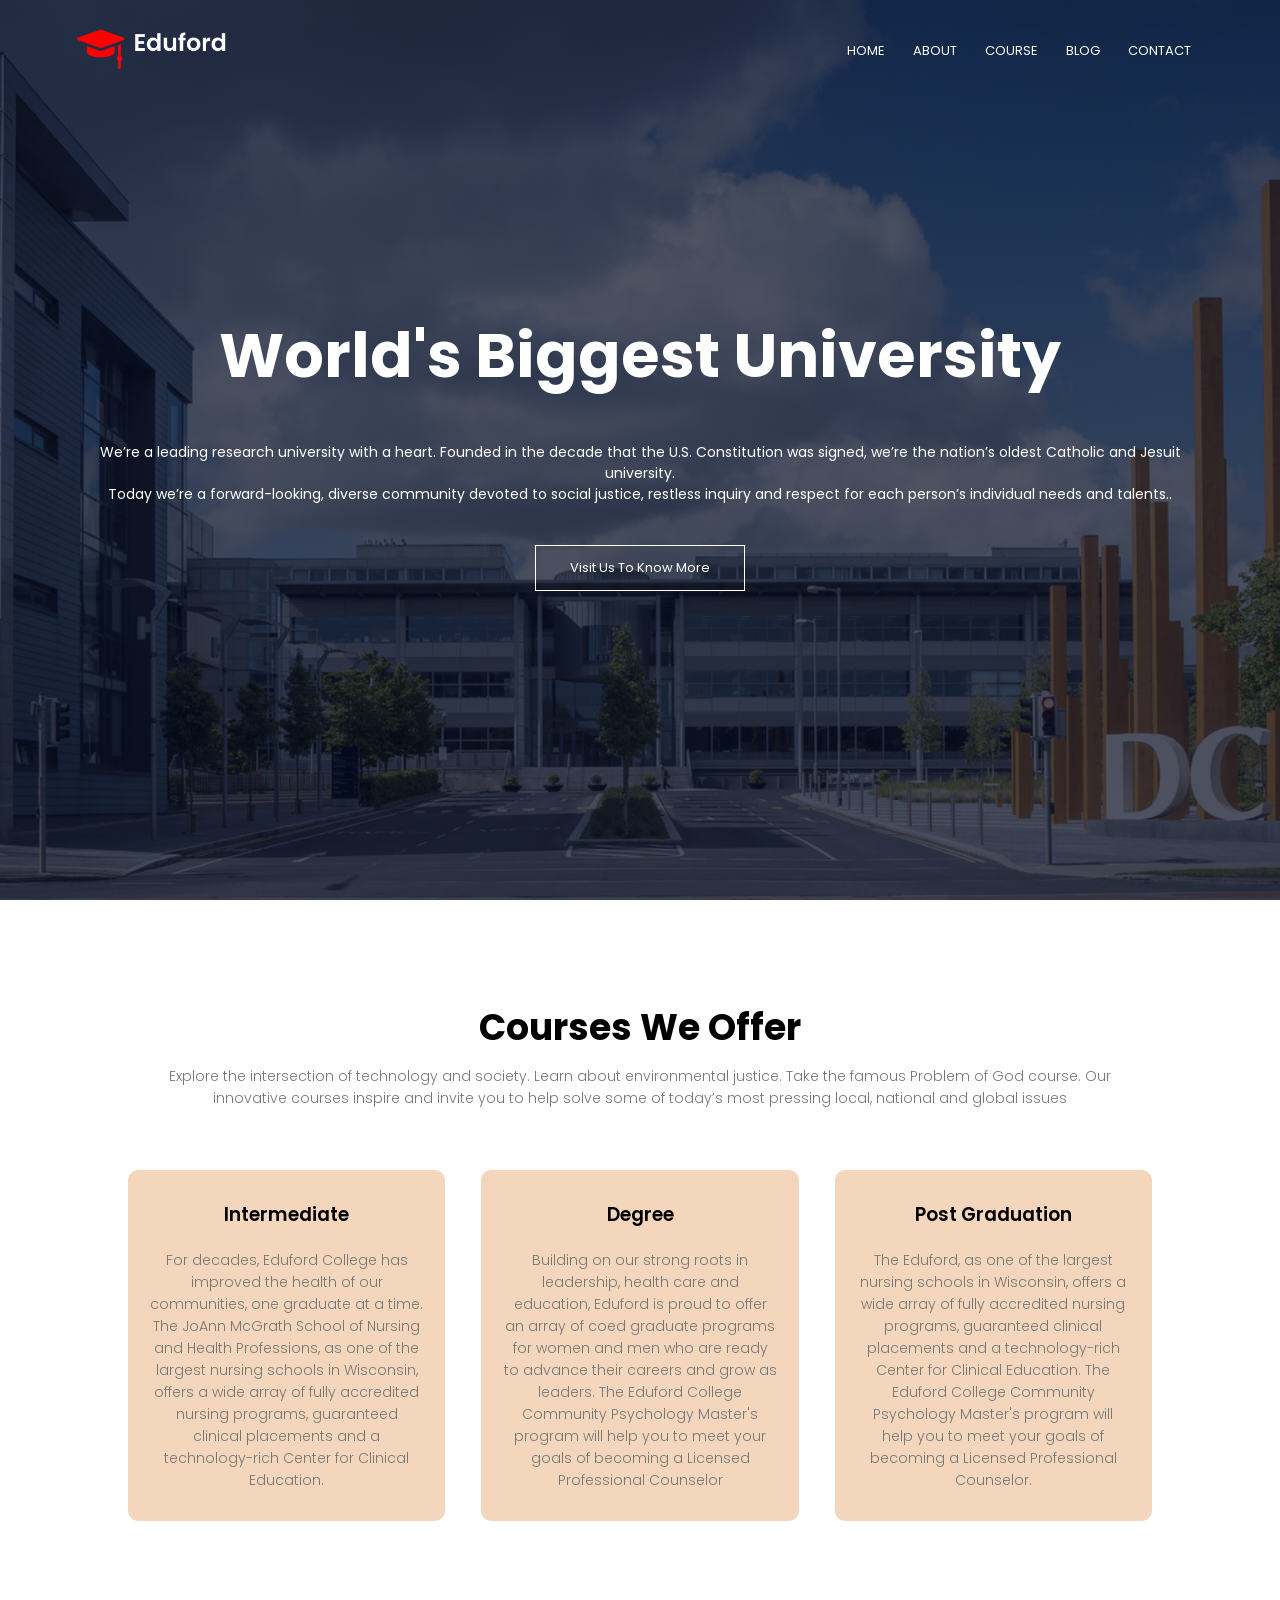
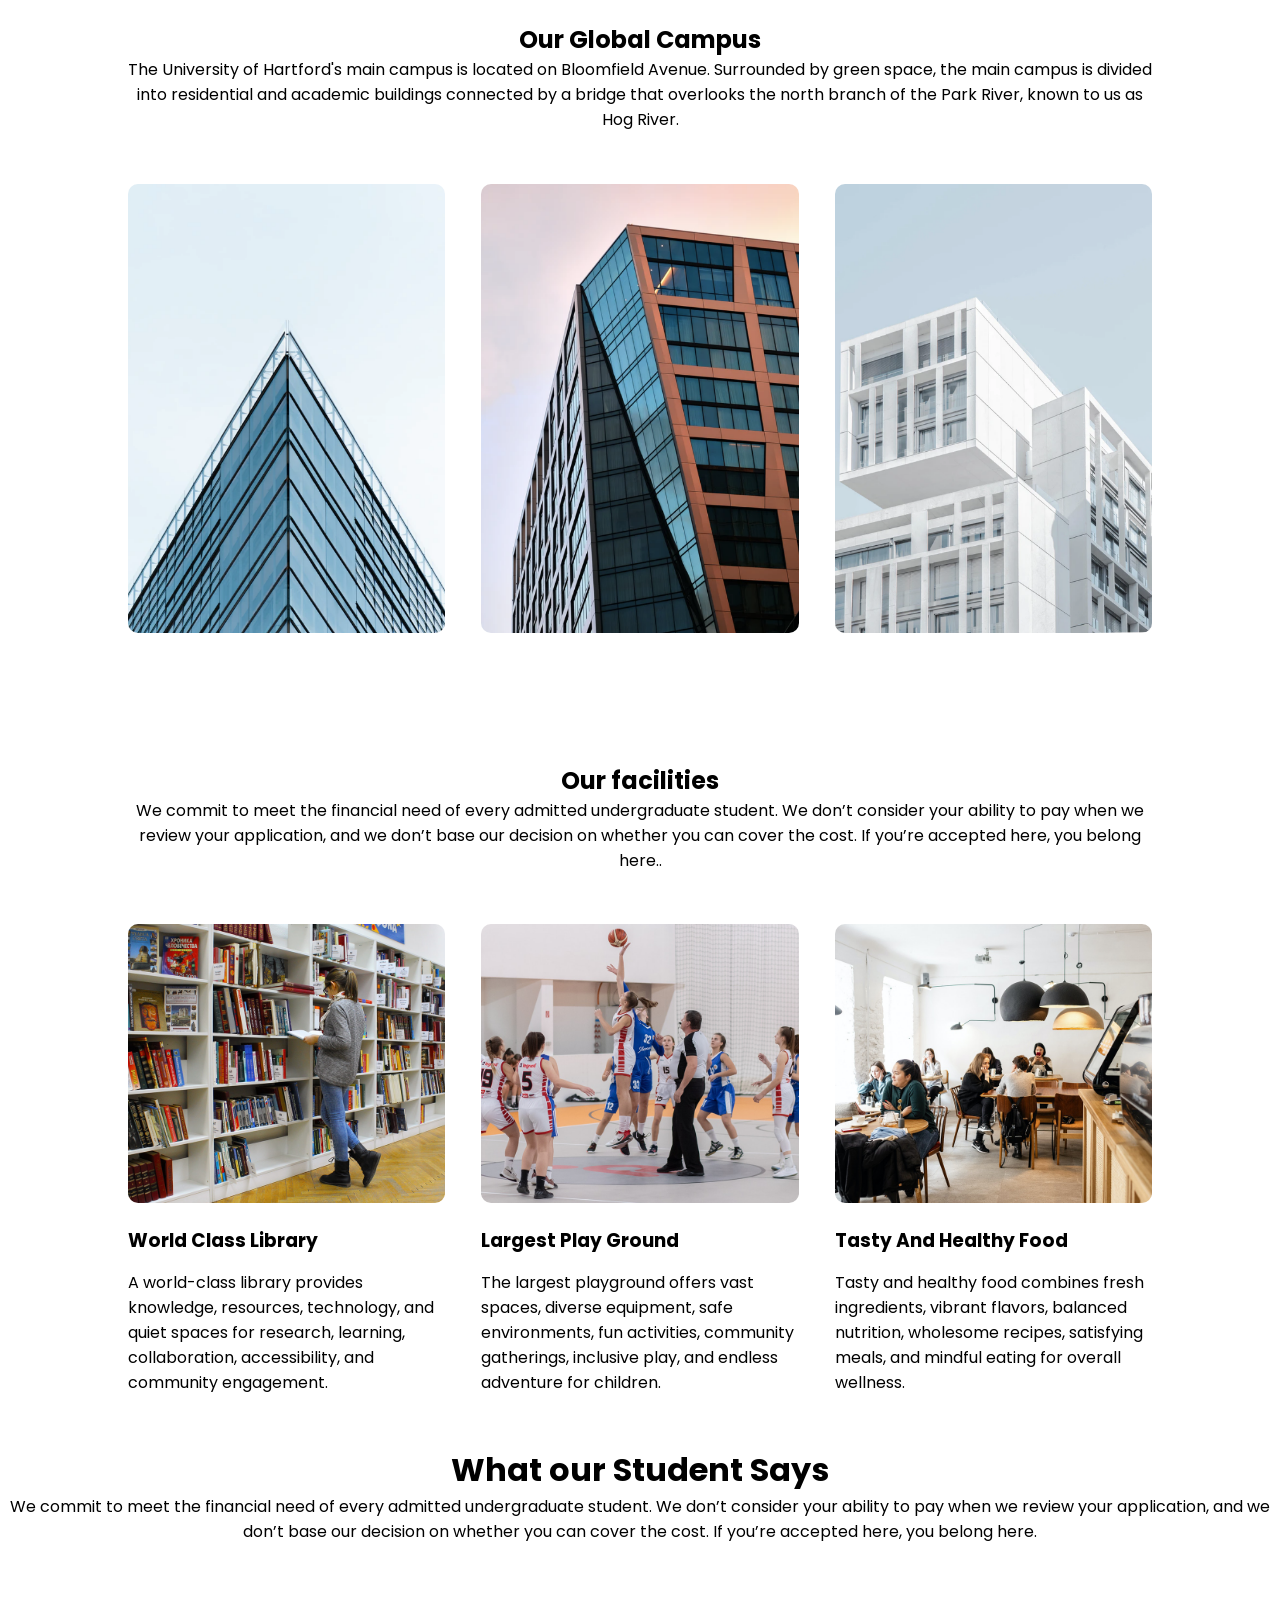
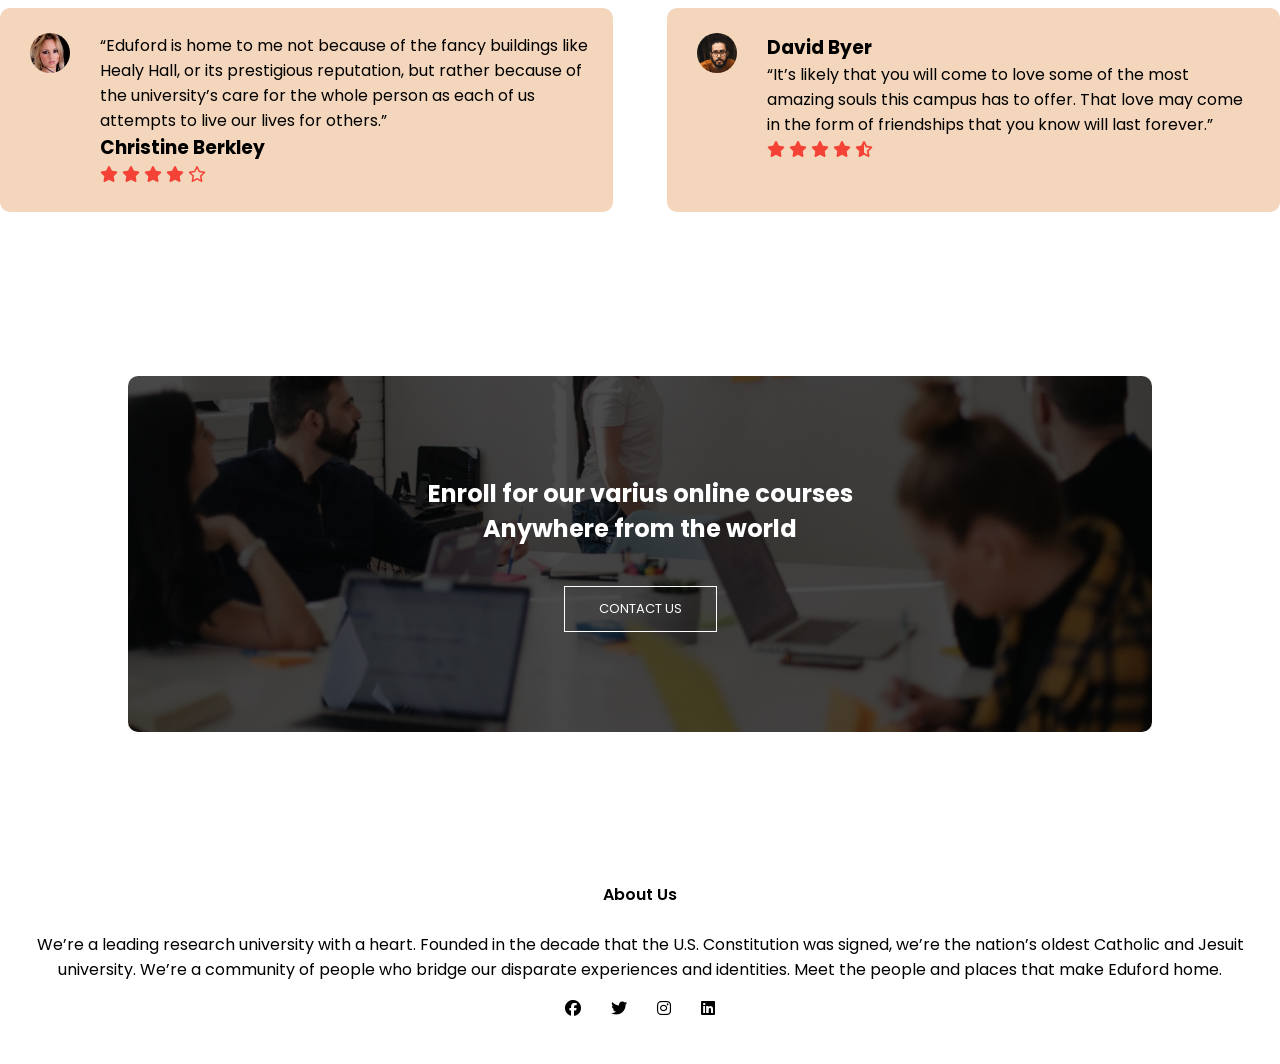
==== index.html @ 57a328ae "Rename eduford.html to index.html" ====
<!DOCTYPE html>
<html lang="en">
<head>
    <meta charset="UTF-8">
    <meta name="viewport" content="width=device-width, initial-scale=1.0">
    <link rel="stylesheet" href="eduford.css">
    <link rel="icon" type="image/png" href="eduford_img/favicon.png">
    <script src="script.js"></script>
    <link rel="preconnect" href="https://fonts.googleapis.com">
<link rel="preconnect" href="https://fonts.gstatic.com" crossorigin>
<link href="https://fonts.googleapis.com/css2?family=Poppins:ital,wght@0,100;0,200;0,300;0,400;0,500;0,600;0,700;0,800;0,900;1,100;1,200;1,300;1,400;1,500;1,600;1,700;1,800;1,900&display=swap" rel="stylesheet">
<link rel="stylesheet" href="https://cdnjs.cloudflare.com/ajax/libs/font-awesome/6.5.2/css/all.min.css" integrity="sha512-SnH5WK+bZxgPHs44uWIX+LLJAJ9/2PkPKZ5QiAj6Ta86w+fsb2TkcmfRyVX3pBnMFcV7oQPJkl9QevSCWr3W6A==" crossorigin="anonymous" referrerpolicy="no-referrer" />
    <title>Eduford</title>
</head>
<body>
    <section class="header">
       <nav>
         <a href="eduford.html"><img src="eduford_img/logo.png" alt=""></a>
            <div class="nav_links" id="navlinks">
              <i class="fa-solid fa-xmark" onclick="hidemenu()"></i>
                <ul>
                    <li><a href="eduford.html">HOME</a></li>
                    <li><a href="About.html">ABOUT</a></li>
                    <li><a href="Course.html">COURSE</a></li>
                    <li><a href="blog.html">BLOG</a></li>
                    <li><a href="Contact.html">CONTACT</a></li>
                    
                </ul>

            </div>
            <i class="fa-solid fa-bars" onclick="showmenu()"></i>
       </nav>
       <div class="text-box">
          <h1>World's Biggest University</h1>
          <p>We’re a leading research university with a heart. Founded in the decade that the U.S. Constitution was signed, we’re the nation’s oldest Catholic and Jesuit university. <br> Today we’re a forward-looking, diverse community devoted to social justice, restless inquiry and respect for each person’s individual needs and talents..</p>
          <a href="#targetsection" id="scrollButton" class="button">Visit Us To Know More</a>
       </div> 
    </section>

    <!------ COURSE ------>
   <section id="targetSection" class="course">
        <h1>Courses We Offer</h1>
        <p>Explore the intersection of technology and society. Learn about environmental justice. Take the famous Problem of God course. Our innovative courses inspire and invite you to help solve some of today’s most pressing local, national and global issues </p>
        <div class="row">
             <div class="course-col">
                <h3>Intermediate</h3>
                <p>For decades, Eduford College has improved the health of our communities, one graduate at a time. The JoAnn McGrath School of Nursing and Health Professions, as one of the largest nursing schools in Wisconsin, offers a wide array of fully accredited nursing programs, guaranteed clinical placements and a technology-rich Center for Clinical Education.</p>
            </div>
            <div class="course-col">
                <h3>Degree</h3>
                <p>Building on our strong roots in leadership, health care and education, Eduford is proud to offer an array of coed graduate programs for women and men who are ready to advance their careers and grow as leaders. The Eduford College Community Psychology Master's program will help you to meet your goals of becoming a Licensed Professional Counselor</p>
            </div>
            <div class="course-col">
                <h3>Post Graduation</h3>
                <p>The Eduford, as one of the largest nursing schools in Wisconsin, offers a wide array of fully accredited nursing programs, guaranteed clinical placements and a technology-rich Center for Clinical Education. The Eduford College Community Psychology Master's program will help you to meet your goals of becoming a Licensed Professional Counselor.</p>
            </div>
        </div>
    </section>

    <!------- campus ------->
    <section class="campus">
        <h1>Our Global Campus</h1>
        <p>The University of Hartford's main campus is located on Bloomfield Avenue. Surrounded by green space, the main campus is divided into residential and academic buildings connected by a bridge that overlooks the north branch of the Park River, known to us as Hog River.</p>
        <div class="row">
            <div class="campus-col">
                <img src="eduford_img/london.png" alt="">
                <div class="layer">
                    <h3>LONDON</h3>
                </div>
            </div>
            <div class="campus-col">
                <img src="eduford_img/newyork.png" alt="">
                <div class="layer">
                    <h3>NEWYORK</h3>
                </div>
            </div>
            <div class="campus-col">
                <img src="eduford_img/washington.png" alt="">
                <div class="layer">
                    <h3>WASHINGTON</h3>
                </div>
            </div>
        </div>
    </section>

    <!-------- Facilities ------->

    <section class="facilities">
        <h1>Our facilities</h1>
        <p>We commit to meet the financial need of every admitted undergraduate student. We don’t consider your ability to pay when we review your application, and we don’t base our decision on whether you can cover the cost. If you’re accepted here, you belong here..</p>
        <div class="row">
            <div class="facilities-col">
                <img src="eduford_img/library.png" alt="">
                <h3>World Class Library</h3>
                <p>A world-class library provides knowledge, resources, technology, and quiet spaces for research, learning, collaboration, accessibility, and community engagement.</p>
            </div>
            <div class="facilities-col">
                <img src="eduford_img/basketball.png" alt="">
                <h3>Largest Play Ground</h3>
                <p>The largest playground offers vast spaces, diverse equipment, safe environments, fun activities, community gatherings, inclusive play, and endless adventure for children.</p>
            </div>
            <div class="facilities-col">
                <img src="eduford_img/cafeteria.png" alt="">
                <h3>Tasty And Healthy Food </h3>
                <p>Tasty and healthy food combines fresh ingredients, vibrant flavors, balanced nutrition, wholesome recipes, satisfying meals, and mindful eating for overall wellness.</p>
            </div>
        </div>
    </section>

    <!------ Testimonials -------->

    <sectin class="testimonials">

        <h1>What our Student Says</h1>
        <P>We commit to meet the financial need of every admitted undergraduate student. We don’t consider your ability to pay when we review your application, and we don’t base our decision on whether you can cover the cost. If you’re accepted here, you belong here.</P>
        <div class="row">
            <div class="testimonial-col">
                <img src="eduford_img/user1.jpg" alt="">
                <div>
                    <p>“Eduford is home to me not because of the fancy buildings like Healy Hall, or its prestigious reputation, but rather because of the university’s care for the whole person as each of us attempts to live our lives for others.”</p>
                <h3>Christine Berkley</h3>
                <i class="fa-solid fa-star"></i>
                <i class="fa-solid fa-star"></i>
                <i class="fa-solid fa-star"></i>
                <i class="fa-solid fa-star"></i>
                <i class="fa-regular fa-star"></i>
                </div>
            </div>
            <div class="testimonial-col">
                <img src="eduford_img/user2.jpg" alt="">
                <div>
                <h3>David Byer</h3>
                <p>“It’s likely that you will come to love some of the most amazing souls this campus has to offer. That love may come in the form of friendships that you know will last forever.”</p>
                <i class="fa-solid fa-star"></i>
                <i class="fa-solid fa-star"></i>
                <i class="fa-solid fa-star"></i>
                <i class="fa-solid fa-star"></i>
                <i class="fa-solid fa-star-half-stroke"></i>
                </div>
            </div>
        </div>
    </sectin>

    <!------- call to action ------>

    <section class="cta">
        <h1>Enroll for our varius online courses <br> Anywhere from the world </h1>
        <a href="Contact.html" class="button">CONTACT US</a>
    </section>

    <!------- footer ------->

    <footer class="footer">
        <h4>About Us</h4>
        <p>We’re a leading research university with a heart. Founded in the decade that the U.S. Constitution was signed, we’re the nation’s oldest Catholic and Jesuit university. We’re a community of people who bridge our disparate experiences and identities. Meet the people and places that make Eduford home.</p>
        <div class="icons">
            <i class="fa-brands fa-facebook"></i>
            <i class="fa-brands fa-twitter"></i>
            <i class="fa-brands fa-instagram"></i>
            <i class="fa-brands fa-linkedin"></i>
        </div>
    </footer>





 <!-------- JAVASCRIPT -------->
 <script src="script.js"></script>
</body>
</html>
---- eduford.css ----
*{
    margin: 0;
    padding: 0;
    font-family: 'poppins',sans-serif;
}
.header{
    min-height: 100vh;
    width: 100%;
    background-image: linear-gradient(rgba(4,9,30,0.7),rgba(4,9,30,0.7)),url(eduford_img/banner.png);
    background-position: center;
    background-size: cover;
}
nav{
    display: flex;
    padding: 2% 6%;
    justify-content: space-between;
    align-items:center;
}
nav img{
    width:150px;
}
.nav_links{
    flex:1 ;
    text-align: right;
}
.nav_links ul li{
    list-style:none;
    display:inline-block;
    padding: 8px 12px;
    position:relative;
}
.nav_links li a{
    color: #fff;
    text-decoration: none;
    font-size: 13px;
}
.nav_links ul li::after{
    content: '';
    width: 0%;
    height: 2px;
    background: #f44336;
    display:block;
    margin: auto;

}
.nav_links ul li:hover::after{
    width: 100%;
    transition: 0.5s;
}
.text-box{
    width: 90%;
    color: #fff;
    position: absolute;
    top:50%;
    left: 50%;
    transform: translate(-50%,-50%);
    text-align: center;
}
.text-box h1{
    font-size: 62px;
    margin-bottom: 40px;
}
.text-box p{
    margin: 10px 0 40px;
    font-size: 14px;
    color: #fff;
}
html{
    scroll-behavior: smooth;
}
.button{
    display: inline-block;
    text-decoration: none;
    color: #fff;
    border: 1px solid #fff;
    padding: 12px 34px;
    font-size: 13px;
    background: transparent;
    position: relative;
    cursor: pointer;
}
.button:hover{
    border: 1px solid #f44336;
    background: #f44336;
    transition: 1s;
}
nav .fa-solid{
    display: none;
}
@media(max-width:700px){
    .text-box h1{
        font-size: 20px;
    }
    .nav_links ul li{
        display: block;
    }
    .nav_links{
        position:fixed;
        top: 0;
        right: -200px;
        background: #f44336;
        height: 100vh;
        width: 200px;
        text-align: left;
        z-index: 2;
        transition: 1s
    }
    nav .fa-solid{
        display:block;
        color: #fff;
        margin: 10px;
        font-size: 22px;
        cursor: pointer;
    }
    .nav_links ul{
        padding: 30px;
    }
}
/* ------course -------*/
.course{
    width: 80%;
    margin: auto;
    text-align: center;
    padding-top: 100px;
}
.course h1{
    font-size: 36px;
}
.course p{
    color: #777;
    font-size: 14px;
    font-weight: 300;
    line-height:22px ;
    padding: 10px;
}
.row{
    margin-top: 5%;
    display: flex;
    justify-content:space-between;
}
.course-col{
    flex-basis: 31%;
    background: #f3d6bb;
    border-radius: 10px;
    margin-bottom: 5%;
    padding: 20px 12px;
    box-sizing: border-box;
}
.course-col h3{
    text-align: center;
    font-weight: 600;
    margin: 10px 0;
}
.course-col:hover{
    box-shadow: 0 0 20px 0px rgba(0,0,0,0.6);
    transition: 0.5s;
}
@media (max-width:700px){
    .row{
        flex-direction: column;
    }
}

/* ------campus----- */
.campus{
    width: 80%;
    margin: auto;
    text-align: center;
    padding-top: 50px;
}
.campus-col{
    flex-basis: 31%;
    border-radius: 10px;
    margin-bottom: 30px;
    position: relative;
    overflow:hidden;
}
.campus-col img{
    width: 100%;
    display: block;
}
.layer{
    background:transparent;
    height: 100%;
    width: 100%;
    position: absolute;
    top: 0;
    left: 0;
}
.layer:hover{
    background: rgba(226, 104, 33, 0.7);
    transition: 0.5s;
}
.layer h3{
    width: 100%;
    font-weight: 500;
    color: #fff;
    font-size: 26px;
    position: absolute;
    bottom: 45%;
    left: 50%;
    transform: translateX(-50%);
    opacity: 0;
}
.layer:hover h3{
    opacity: 1;
    transition: 0.5s;
} 

/* ------facilities----- */

.facilities{
    width: 80%;
    margin: auto;
    text-align: center;
    padding-top: 100px;
}
.facilities-col{
    flex-basis: 31%;
    border-radius: 10px;
    margin-bottom: 5%;
    text-align: left;
}
.facilities-col img{
    width: 100%;
    border-radius: 10px;
}
.facilities-col p{
    padding:0px;
}
.facilities-col h3{
    margin-top: 16px;
    margin-bottom: 15px;
    text-align: left;
}

/*----- testimonials ----- */

.testimonials{
    width: 80%;
    margin: auto;
    padding-top: 100px;
    text-align: center;
}
.testimonial-col{
    flex-basis: 44%;
    border-radius: 10px;
    margin-bottom: 5%;
    text-align: left;
    background: #f3d6bb;
    padding: 25px;
    cursor: pointer;
    display: flex;
}
.testimonial-col img{
    height: 40px;
    margin-left: 5px;
    margin-right: 30px;
    border-radius: 50%;
}
.testimonial-col p{
    padding: 0px;
}
.testimonial-col .fa-star,.fa-star-half-stroke{
    color: #f44336;
}
@media(max-width:700px){
    .testimonial-col img{
        margin-left: 0px;
        margin-right: 15px;
    }
}

/* ------ Call to action ------ */

.cta{
    margin: 100px auto;
    width: 80%;
    background-image: linear-gradient(rgba(0,0,0,0.7),rgba(0,0,0,0.7)),url(eduford_img/banner2.jpg);
    background-position: center;
    background-size: cover;
    border-radius: 10px;
    text-align: center;
    padding: 100px 0;
}
.cta h1{
    color:#fff;
    margin-bottom: 40px;
    padding: 0;
}
@media(max-width:700px){
    .cta h1{
        font-size: 24px;
    }
}

/* ----footer---- */
.footer{
    width: 100%;
    text-align: center;
    padding: 30px 0;
}
.footer h4{
    margin-bottom: 25px;
    margin-top: 20px;
    font-weight: 600;
}
.icons .fa-brands{
    margin: 0 13px;
    cursor: pointer;
    padding: 18px 0;
}
.icons .fa-solid{
    color: red;
}

/* ----- about us page ----- */
.sub-header{
    height: 50vh;
    width: 100%;
    background-image: linear-gradient(rgba(4,9,30,0.7),rgba(4,9,30,0.7)),url(eduford_img/background.jpg);
    background-size: cover;
    background-position: center;
    text-align: center;
    color: #fff;
}
.sub-header h1{
    margin-top: 100px;
}
.about-us{
    width: 80%;
    margin: auto;
    padding-top: 80px;
    padding-bottom: 50px;
}
.about-col{
    flex-basis: 48%;
    padding: 30px 2px;
}
.about-col img{
    width: 100%;    
}
.about-col h1{
    padding-top: 0px;
}
.about-col p{
    padding: 15px 0 25px;
}
.about-button{
    border: 1px solid #f44336;
    color: #f44336;
    background: transparent;
}
.about-button:hover{
    color: #fff;
}

/*------- blog-content -----*/
.blog-content{
    width: 80%;
    margin: auto;
    padding: 60px 0px;
}
.blog-left{
    flex-basis: 65%; 
}
.blog-left img{
    width: 100%;
}
.blog-left h2{
    color: #222;
    font-weight: 600;
    margin: 30px  0px;
}
.blog-left p{
    color: #6d6c6c;
    padding: 0px;
}
.blog-right{
    flex-basis: 32%;
}
.blog-right h3{
    background: #f44336;
    color: #fff;
    padding: 7px 0px;
    font-size: 16px;
    margin-bottom: 20px;
    text-align: center;
}
.blog-right div{
    display: flex;
    align-items: center;
    justify-content: space-between;
    color: #555;
    padding: 8px;
    box-sizing: border-box;
}
.comment-box{
    border: 1px solid #ccc;
    margin: 50px 0;
    padding: 10px 20px;
}
.comment-box h3{
    text-align: left;
}
.comment-form input,.comment-form textarea{
    width: 100%;
    padding: 10px;
    margin: 15px 0;
    box-sizing: border-box;
    border: none;
    outline: none;
    background: #9994949a;
}
.comment-form button{
    margin: 10px 0;
}
#tq{
    display: flex;
    flex-direction: column;
    justify-content: center;
    align-items: center;
    width: 400px; 
    height: 300px;
    background:#000000 ;
    border-radius: 6px;
    position: absolute;
    top:50%;
    left: 50%;
    transform: translate(-50%,-50%) scale(1);
    text-align: center;
    padding: 0px 30px 30px;
    color: #fff;
    transition: transform 0.4s,top 0.4s;
}
.thankyou1{
    margin-top: 1600px;
}
.thankyou2{
    margin-top: 900px;
}
.thankyou{
    visibility:hidden;
    top: 0%;
    transform: translate(-50%,-50%) scale(0.1);
}
#tq img{
    width: 100px;
    margin-top: -15%;
    border-radius: 50%;
    box-shadow: 0 2px 5px rgba(0,0,0,0.2);
}
#tq h2{
    font-size: 38px;
    font-weight: 500;
    margin: 30px 0px 10px;
    color: #fff;
}
#tq p{
    color: #fff;
}
#tq button{
    width: 100%;
    margin-top: 50px;
    padding: 10px 0;
    background:#fff;
    color:black;
    border: 0;
    outline: none;
    font-size: 18px;
    border-radius: 4px;
    cursor: pointer;
    box-shadow: 0 5px 5px rgba(0,0,0,0.2);
}
@media (max-width:700px){
    .sub-header h1{
        font-size: 24px;
    }
    .thankyou1{
        margin-top: 2000px;
    }
    .thankyou2{
        margin-top: 1200px;
    }
    .thankyou2 p{
        font-size: 20px;
    }
    #tq{
        width: 200px;

    }
    #tq h2{
        font-size: 25px;
    }
    #tq img{
        margin-top: -20%;
    }
}

/*------- contact us page ------ */

.location{
    width: 80%;
    margin: auto;
    padding: 80px 0;
}

.location iframe{
    width: 100%;    
}
.contact-us{
    width: 80%;
    margin: auto; 
}
.contact-col{
    flex-basis: 48%;
    margin-bottom: 30px;
}
.contact-col div{
    display: flex;
    align-items: center;
    margin-bottom: 40px;
}
.contact-col div .fa-solid{
    font-size: 28px;
    color: #f44336;
    margin: 10px;
    margin-right: 30px ;
}
.contact-col div p{
    padding: 0px;
}
.contact-col div h5{
    font-size: 20px;
    margin-bottom: 5px;
    color: #555;
    font-weight: 400;
}
.contact-col input,.contact-col textarea{
    width: 100%;
    padding: 15px;
    margin-bottom: 17px;
    outline: none;
    border: 1px solid #ccc;
    box-sizing: border-box;
}
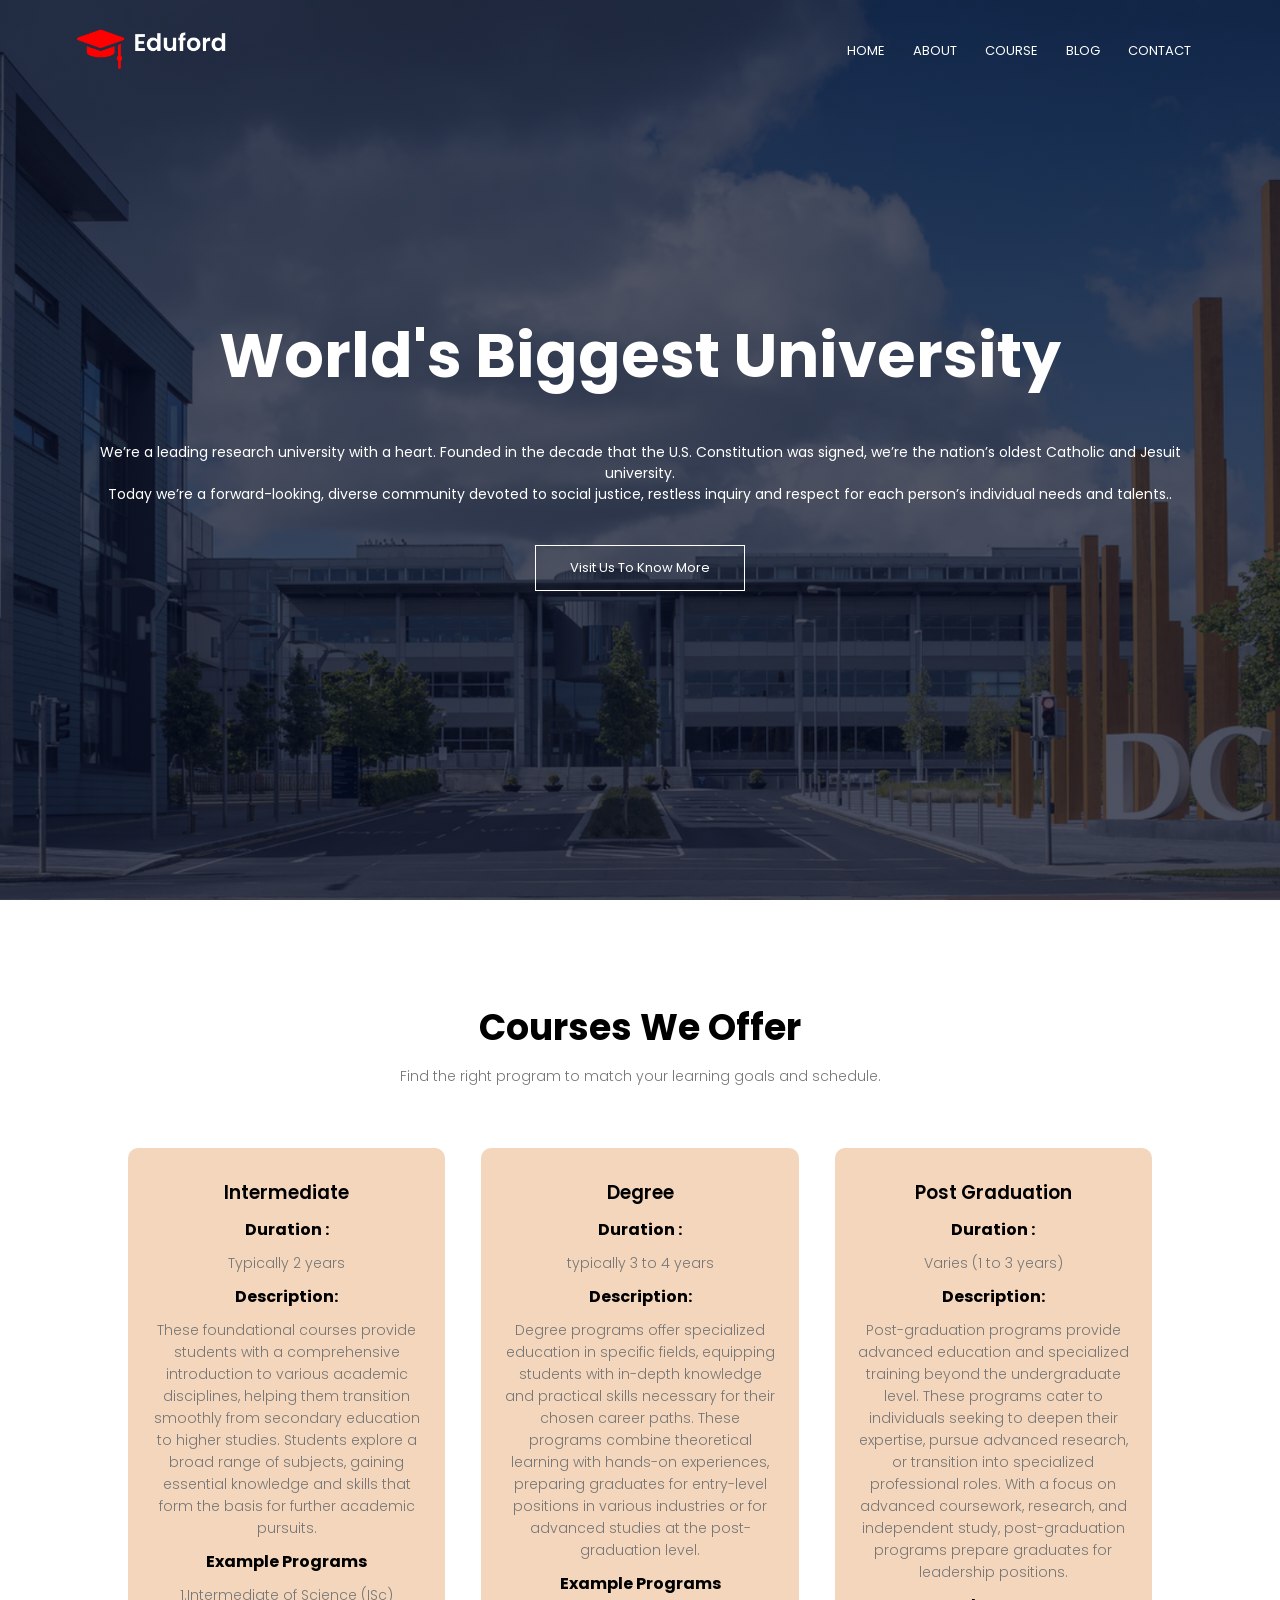
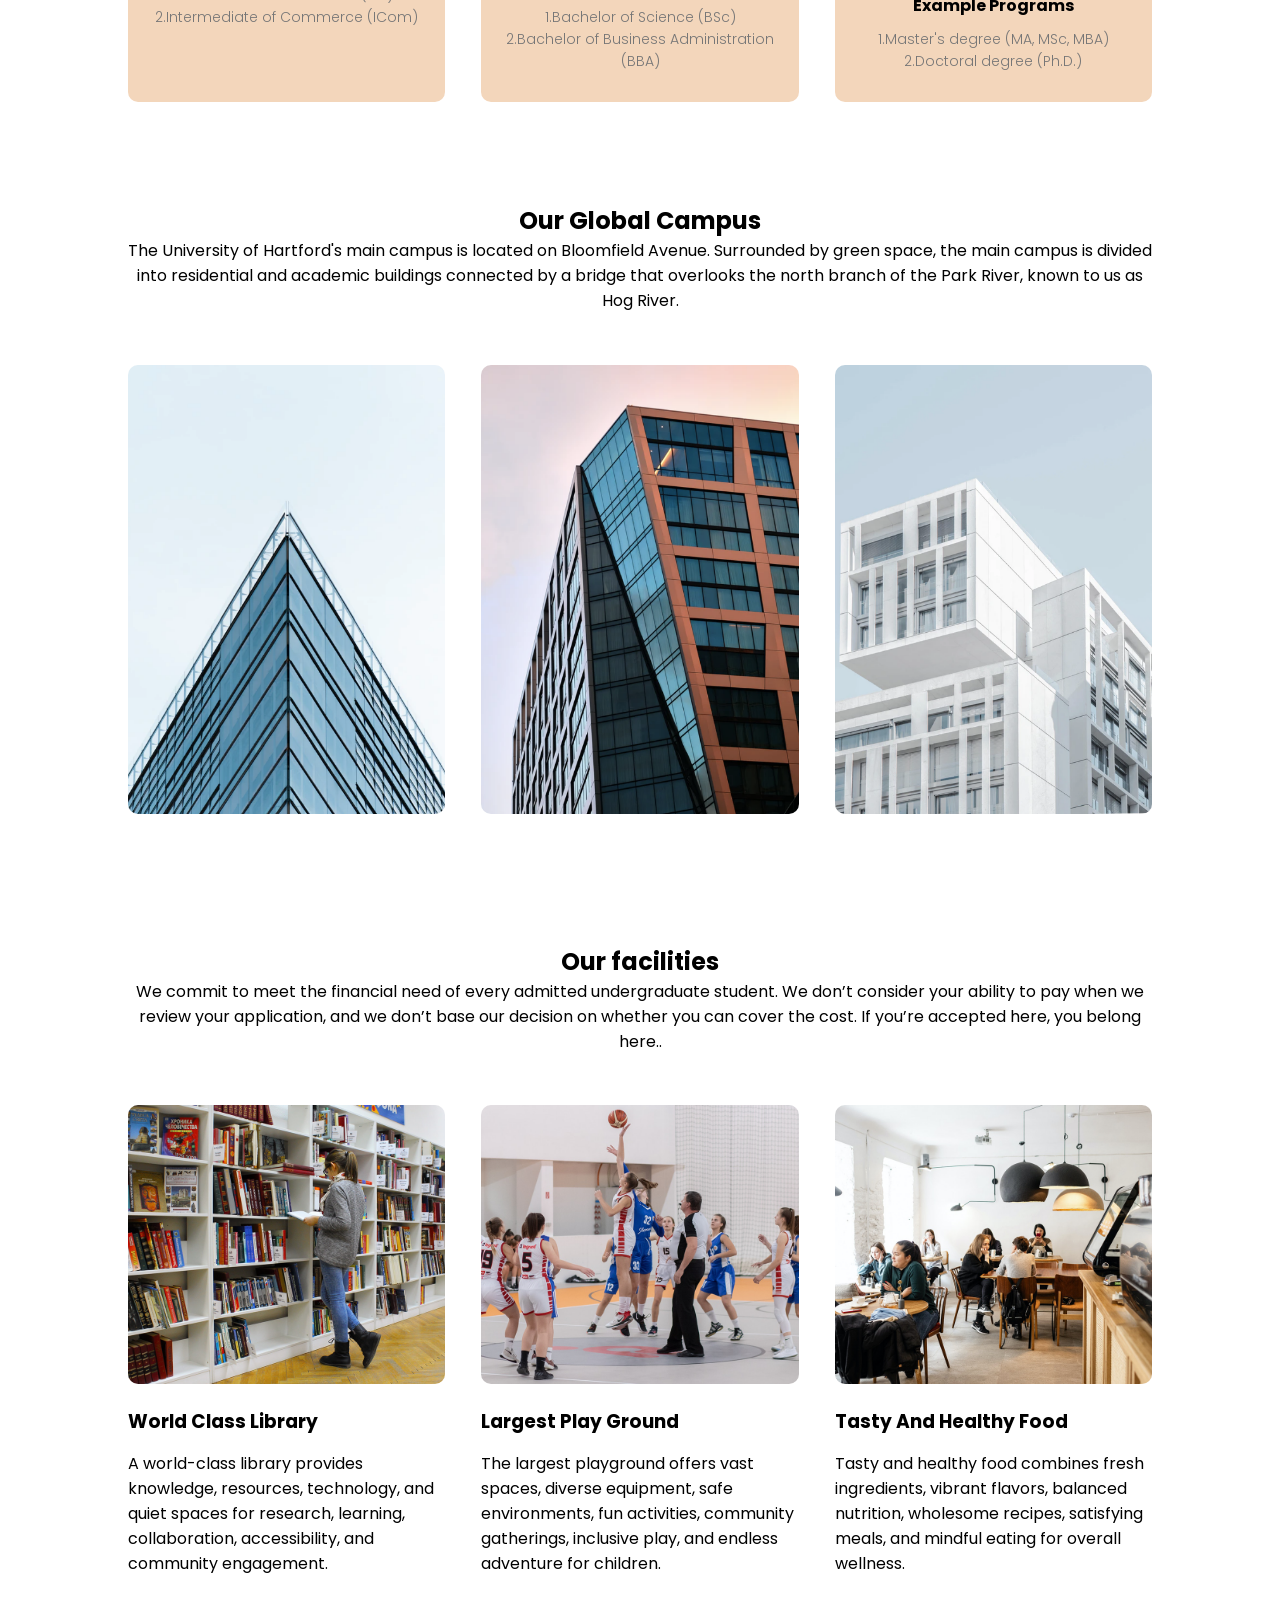
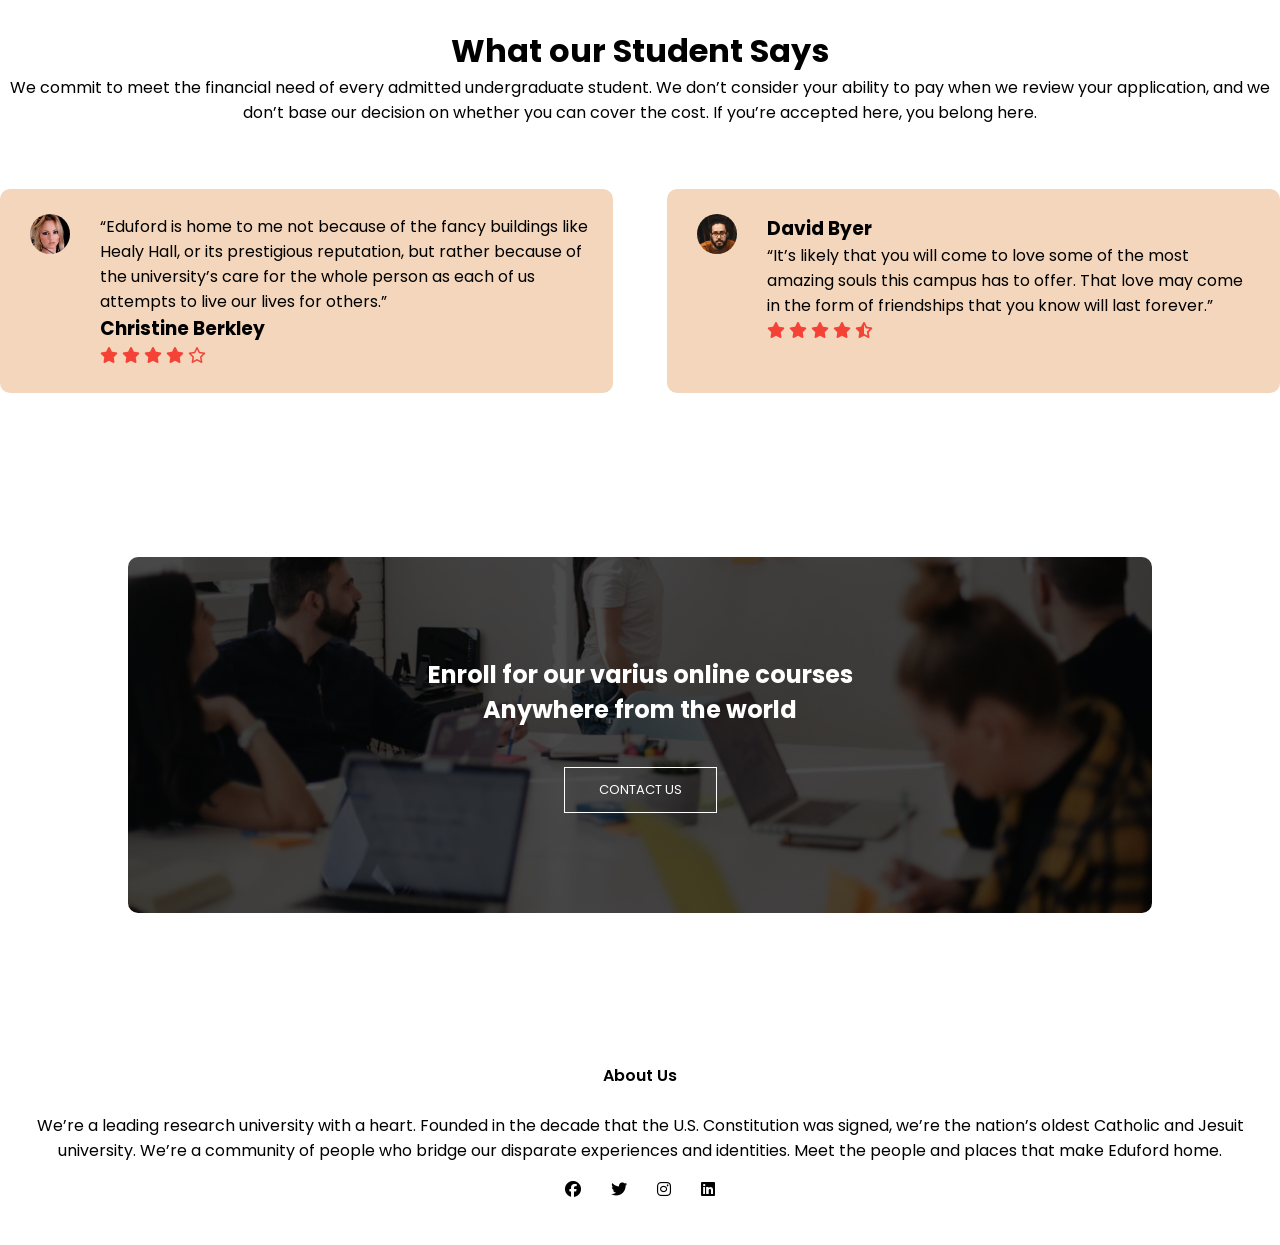
==== commit 7c34dddc: "updated course content" ====
--- a/index.html
+++ b/index.html
@@ -3,7 +3,7 @@
 <head>
     <meta charset="UTF-8">
     <meta name="viewport" content="width=device-width, initial-scale=1.0">
-    <link rel="stylesheet" href="eduford.css">
+    <link rel="stylesheet" href="style.css">
     <link rel="icon" type="image/png" href="eduford_img/favicon.png">
     <script src="script.js"></script>
     <link rel="preconnect" href="https://fonts.googleapis.com">
@@ -15,11 +15,11 @@
 <body>
     <section class="header">
        <nav>
-         <a href="eduford.html"><img src="eduford_img/logo.png" alt=""></a>
+         <a href="index.html"><img src="eduford_img/logo.png" alt=""></a>
             <div class="nav_links" id="navlinks">
               <i class="fa-solid fa-xmark" onclick="hidemenu()"></i>
                 <ul>
-                    <li><a href="eduford.html">HOME</a></li>
+                    <li><a href="index.html">HOME</a></li>
                     <li><a href="About.html">ABOUT</a></li>
                     <li><a href="Course.html">COURSE</a></li>
                     <li><a href="blog.html">BLOG</a></li>
@@ -38,24 +38,40 @@
     </section>
 
     <!------ COURSE ------>
-   <section id="targetSection" class="course">
+   <section class="course">
         <h1>Courses We Offer</h1>
-        <p>Explore the intersection of technology and society. Learn about environmental justice. Take the famous Problem of God course. Our innovative courses inspire and invite you to help solve some of today’s most pressing local, national and global issues </p>
+        <p>Find the right program to match your learning goals and schedule.</p>
         <div class="row">
              <div class="course-col">
                 <h3>Intermediate</h3>
-                <p>For decades, Eduford College has improved the health of our communities, one graduate at a time. The JoAnn McGrath School of Nursing and Health Professions, as one of the largest nursing schools in Wisconsin, offers a wide array of fully accredited nursing programs, guaranteed clinical placements and a technology-rich Center for Clinical Education.</p>
+                <h4>Duration :</h4>
+                <p>Typically 2 years</p>
+                <h4>Description:</h4>
+                <p>These foundational courses provide students with a comprehensive introduction to various academic disciplines, helping them transition smoothly from secondary education to higher studies. Students explore a broad range of subjects, gaining essential knowledge and skills that form the basis for further academic pursuits.</p>
+                <h4>Example Programs</h4>
+                <p>1.Intermediate of Science (ISc) <br> 2.Intermediate of Commerce (ICom)</p>
             </div>
             <div class="course-col">
                 <h3>Degree</h3>
-                <p>Building on our strong roots in leadership, health care and education, Eduford is proud to offer an array of coed graduate programs for women and men who are ready to advance their careers and grow as leaders. The Eduford College Community Psychology Master's program will help you to meet your goals of becoming a Licensed Professional Counselor</p>
+                <h4>Duration :</h4>
+                <p>typically 3 to 4 years</p>
+                <h4>Description:</h4>
+                <p>Degree programs offer specialized education in specific fields, equipping students with in-depth knowledge and practical skills necessary for their chosen career paths. These programs combine theoretical learning with hands-on experiences, preparing graduates for entry-level positions in various industries or for advanced studies at the post-graduation level.</p>
+                <h4>Example Programs</h4>
+                <p>1.Bachelor of Science (BSc) <br> 2.Bachelor of Business Administration (BBA)</p>
             </div>
             <div class="course-col">
                 <h3>Post Graduation</h3>
-                <p>The Eduford, as one of the largest nursing schools in Wisconsin, offers a wide array of fully accredited nursing programs, guaranteed clinical placements and a technology-rich Center for Clinical Education. The Eduford College Community Psychology Master's program will help you to meet your goals of becoming a Licensed Professional Counselor.</p>
+               <h4>Duration :</h4>
+                <p>Varies (1 to 3 years)</p>
+                <h4>Description:</h4>
+                <p>Post-graduation programs provide advanced education and specialized training beyond the undergraduate level. These programs cater to individuals seeking to deepen their expertise, pursue advanced research, or transition into specialized professional roles. With a focus on advanced coursework, research, and independent study, post-graduation programs prepare graduates for leadership positions.</p>
+                <h4>Example Programs</h4>
+                <p>1.Master's degree (MA, MSc, MBA) <br> 2.Doctoral degree (Ph.D.)</p>
             </div>
         </div>
     </section>
+
 
     <!------- campus ------->
     <section class="campus">
--- a/style.css
+++ b/style.css
@@ -0,0 +1,546 @@
+*{
+    margin: 0;
+    padding: 0;
+    font-family: 'poppins',sans-serif;
+}
+.header{
+    min-height: 100vh;
+    width: 100%;
+    background-image: linear-gradient(rgba(4,9,30,0.7),rgba(4,9,30,0.7)),url(eduford_img/banner.png);
+    background-position: center;
+    background-size: cover;
+}
+nav{
+    display: flex;
+    padding: 2% 6%;
+    justify-content: space-between;
+    align-items:center;
+}
+nav img{
+    width:150px;
+}
+.nav_links{
+    flex:1 ;
+    text-align: right;
+}
+.nav_links ul li{
+    list-style:none;
+    display:inline-block;
+    padding: 8px 12px;
+    position:relative;
+}
+.nav_links li a{
+    color: #fff;
+    text-decoration: none;
+    font-size: 13px;
+}
+.nav_links ul li::after{
+    content: '';
+    width: 0%;
+    height: 2px;
+    background: #f44336;
+    display:block;
+    margin: auto;
+
+}
+.nav_links ul li:hover::after{
+    width: 100%;
+    transition: 0.5s;
+}
+.text-box{
+    width: 90%;
+    color: #fff;
+    position: absolute;
+    top:50%;
+    left: 50%;
+    transform: translate(-50%,-50%);
+    text-align: center;
+}
+.text-box h1{
+    font-size: 62px;
+    margin-bottom: 40px;
+}
+.text-box p{
+    margin: 10px 0 40px;
+    font-size: 14px;
+    color: #fff;
+}
+html{
+    scroll-behavior: smooth;
+}
+.button{
+    display: inline-block;
+    text-decoration: none;
+    color: #fff;
+    border: 1px solid #fff;
+    padding: 12px 34px;
+    font-size: 13px;
+    background: transparent;
+    position: relative;
+    cursor: pointer;
+}
+.button:hover{
+    border: 1px solid #f44336;
+    background: #f44336;
+    transition: 1s;
+}
+nav .fa-solid{
+    display: none;
+}
+@media(max-width:700px){
+    .text-box h1{
+        font-size: 20px;
+    }
+    .nav_links ul li{
+        display: block;
+    }
+    .nav_links{
+        position:fixed;
+        top: 0;
+        right: -200px;
+        background: #f44336;
+        height: 100vh;
+        width: 200px;
+        text-align: left;
+        z-index: 2;
+        transition: 1s
+    }
+    nav .fa-solid{
+        display:block;
+        color: #fff;
+        margin: 10px;
+        font-size: 22px;
+        cursor: pointer;
+    }
+    .nav_links ul{
+        padding: 30px;
+    }
+}
+/* ------course -------*/
+.course{
+    width: 80%;
+    margin: auto;
+    text-align: center;
+    padding-top: 100px;
+}
+.course h1{
+    font-size: 36px;
+}
+.course p{
+    color: #777;
+    font-size: 14px;
+    font-weight: 300;
+    line-height:22px ;
+    padding: 10px;
+}
+.row{
+    margin-top: 5%;
+    display: flex;
+    justify-content:space-between;
+}
+.course-col{
+    flex-basis: 31%;
+    background: #f3d6bb;
+    border-radius: 10px;
+    margin-bottom: 5%;
+    padding: 20px 12px;
+    box-sizing: border-box;
+}
+.course-col h3{
+    text-align: center;
+    font-weight: 600;
+    margin: 10px 0;
+}
+.course-col:hover{
+    box-shadow: 0 0 20px 0px rgba(0,0,0,0.6);
+    transition: 0.5s;
+}
+@media (max-width:700px){
+    .row{
+        flex-direction: column;
+    }
+}
+
+/* ------campus----- */
+.campus{
+    width: 80%;
+    margin: auto;
+    text-align: center;
+    padding-top: 50px;
+}
+.campus-col{
+    flex-basis: 31%;
+    border-radius: 10px;
+    margin-bottom: 30px;
+    position: relative;
+    overflow:hidden;
+}
+.campus-col img{
+    width: 100%;
+    display: block;
+}
+.layer{
+    background:transparent;
+    height: 100%;
+    width: 100%;
+    position: absolute;
+    top: 0;
+    left: 0;
+}
+.layer:hover{
+    background: rgba(226, 104, 33, 0.7);
+    transition: 0.5s;
+}
+.layer h3{
+    width: 100%;
+    font-weight: 500;
+    color: #fff;
+    font-size: 26px;
+    position: absolute;
+    bottom: 45%;
+    left: 50%;
+    transform: translateX(-50%);
+    opacity: 0;
+}
+.layer:hover h3{
+    opacity: 1;
+    transition: 0.5s;
+} 
+
+/* ------facilities----- */
+
+.facilities{
+    width: 80%;
+    margin: auto;
+    text-align: center;
+    padding-top: 100px;
+}
+.facilities-col{
+    flex-basis: 31%;
+    border-radius: 10px;
+    margin-bottom: 5%;
+    text-align: left;
+}
+.facilities-col img{
+    width: 100%;
+    border-radius: 10px;
+}
+.facilities-col p{
+    padding:0px;
+}
+.facilities-col h3{
+    margin-top: 16px;
+    margin-bottom: 15px;
+    text-align: left;
+}
+
+/*----- testimonials ----- */
+
+.testimonials{
+    width: 80%;
+    margin: auto;
+    padding-top: 100px;
+    text-align: center;
+}
+.testimonial-col{
+    flex-basis: 44%;
+    border-radius: 10px;
+    margin-bottom: 5%;
+    text-align: left;
+    background: #f3d6bb;
+    padding: 25px;
+    cursor: pointer;
+    display: flex;
+}
+.testimonial-col img{
+    height: 40px;
+    margin-left: 5px;
+    margin-right: 30px;
+    border-radius: 50%;
+}
+.testimonial-col p{
+    padding: 0px;
+}
+.testimonial-col .fa-star,.fa-star-half-stroke{
+    color: #f44336;
+}
+@media(max-width:700px){
+    .testimonial-col img{
+        margin-left: 0px;
+        margin-right: 15px;
+    }
+}
+
+/* ------ Call to action ------ */
+
+.cta{
+    margin: 100px auto;
+    width: 80%;
+    background-image: linear-gradient(rgba(0,0,0,0.7),rgba(0,0,0,0.7)),url(eduford_img/banner2.jpg);
+    background-position: center;
+    background-size: cover;
+    border-radius: 10px;
+    text-align: center;
+    padding: 100px 0;
+}
+.cta h1{
+    color:#fff;
+    margin-bottom: 40px;
+    padding: 0;
+}
+@media(max-width:700px){
+    .cta h1{
+        font-size: 24px;
+    }
+}
+
+/* ----footer---- */
+.footer{
+    width: 100%;
+    text-align: center;
+    padding: 30px 0;
+}
+.footer h4{
+    margin-bottom: 25px;
+    margin-top: 20px;
+    font-weight: 600;
+}
+.icons .fa-brands{
+    margin: 0 13px;
+    cursor: pointer;
+    padding: 18px 0;
+}
+.icons .fa-solid{
+    color: red;
+}
+
+/* ----- about us page ----- */
+.sub-header{
+    height: 50vh;
+    width: 100%;
+    background-image: linear-gradient(rgba(4,9,30,0.7),rgba(4,9,30,0.7)),url(eduford_img/background.jpg);
+    background-size: cover;
+    background-position: center;
+    text-align: center;
+    color: #fff;
+}
+.sub-header h1{
+    margin-top: 100px;
+}
+.about-us{
+    width: 80%;
+    margin: auto;
+    padding-top: 80px;
+    padding-bottom: 50px;
+}
+.about-col{
+    flex-basis: 48%;
+    padding: 30px 2px;
+}
+.about-col img{
+    width: 100%;    
+}
+.about-col h1{
+    padding-top: 0px;
+}
+.about-col p{
+    padding: 15px 0 25px;
+}
+.about-button{
+    border: 1px solid #f44336;
+    color: #f44336;
+    background: transparent;
+}
+.about-button:hover{
+    color: #fff;
+}
+
+/*------- blog-content -----*/
+.blog-content{
+    width: 80%;
+    margin: auto;
+    padding: 60px 0px;
+}
+.blog-left{
+    flex-basis: 65%; 
+}
+.blog-left img{
+    width: 100%;
+}
+.blog-left h2{
+    color: #222;
+    font-weight: 600;
+    margin: 30px  0px;
+}
+.blog-left p{
+    color: #6d6c6c;
+    padding: 0px;
+}
+.blog-right{
+    flex-basis: 32%;
+}
+.blog-right h3{
+    background: #f44336;
+    color: #fff;
+    padding: 7px 0px;
+    font-size: 16px;
+    margin-bottom: 20px;
+    text-align: center;
+}
+.blog-right div{
+    display: flex;
+    align-items: center;
+    justify-content: space-between;
+    color: #555;
+    padding: 8px;
+    box-sizing: border-box;
+}
+.comment-box{
+    border: 1px solid #ccc;
+    margin: 50px 0;
+    padding: 10px 20px;
+}
+.comment-box h3{
+    text-align: left;
+}
+.comment-form input,.comment-form textarea{
+    width: 100%;
+    padding: 10px;
+    margin: 15px 0;
+    box-sizing: border-box;
+    border: none;
+    outline: none;
+    background: #9994949a;
+}
+.comment-form button{
+    margin: 10px 0;
+}
+#tq{
+    display: flex;
+    flex-direction: column;
+    justify-content: center;
+    align-items: center;
+    width: 400px; 
+    height: 300px;
+    background:#000000 ;
+    border-radius: 6px;
+    position: absolute;
+    top:50%;
+    left: 50%;
+    transform: translate(-50%,-50%) scale(1);
+    text-align: center;
+    padding: 0px 30px 30px;
+    color: #fff;
+    transition: transform 0.4s,top 0.4s;
+}
+.thankyou1{
+    margin-top: 1600px;
+}
+.thankyou2{
+    margin-top: 900px;
+}
+.thankyou{
+    visibility:hidden;
+    top: 0%;
+    transform: translate(-50%,-50%) scale(0.1);
+}
+#tq img{
+    width: 100px;
+    margin-top: -15%;
+    border-radius: 50%;
+    box-shadow: 0 2px 5px rgba(0,0,0,0.2);
+}
+#tq h2{
+    font-size: 38px;
+    font-weight: 500;
+    margin: 30px 0px 10px;
+    color: #fff;
+}
+#tq p{
+    color: #fff;
+}
+#tq button{
+    width: 100%;
+    margin-top: 50px;
+    padding: 10px 0;
+    background:#fff;
+    color:black;
+    border: 0;
+    outline: none;
+    font-size: 18px;
+    border-radius: 4px;
+    cursor: pointer;
+    box-shadow: 0 5px 5px rgba(0,0,0,0.2);
+}
+@media (max-width:700px){
+    .sub-header h1{
+        font-size: 24px;
+    }
+    .thankyou1{
+        margin-top: 2000px;
+    }
+    .thankyou2{
+        margin-top: 1200px;
+    }
+    .thankyou2 p{
+        font-size: 20px;
+    }
+    #tq{
+        width: 200px;
+
+    }
+    #tq h2{
+        font-size: 25px;
+    }
+    #tq img{
+        margin-top: -20%;
+    }
+}
+
+/*------- contact us page ------ */
+
+.location{
+    width: 80%;
+    margin: auto;
+    padding: 80px 0;
+}
+
+.location iframe{
+    width: 100%;    
+}
+.contact-us{
+    width: 80%;
+    margin: auto; 
+}
+.contact-col{
+    flex-basis: 48%;
+    margin-bottom: 30px;
+}
+.contact-col div{
+    display: flex;
+    align-items: center;
+    margin-bottom: 40px;
+}
+.contact-col div .fa-solid{
+    font-size: 28px;
+    color: #f44336;
+    margin: 10px;
+    margin-right: 30px ;
+}
+.contact-col div p{
+    padding: 0px;
+}
+.contact-col div h5{
+    font-size: 20px;
+    margin-bottom: 5px;
+    color: #555;
+    font-weight: 400;
+}
+.contact-col input,.contact-col textarea{
+    width: 100%;
+    padding: 15px;
+    margin-bottom: 17px;
+    outline: none;
+    border: 1px solid #ccc;
+    box-sizing: border-box;
+}
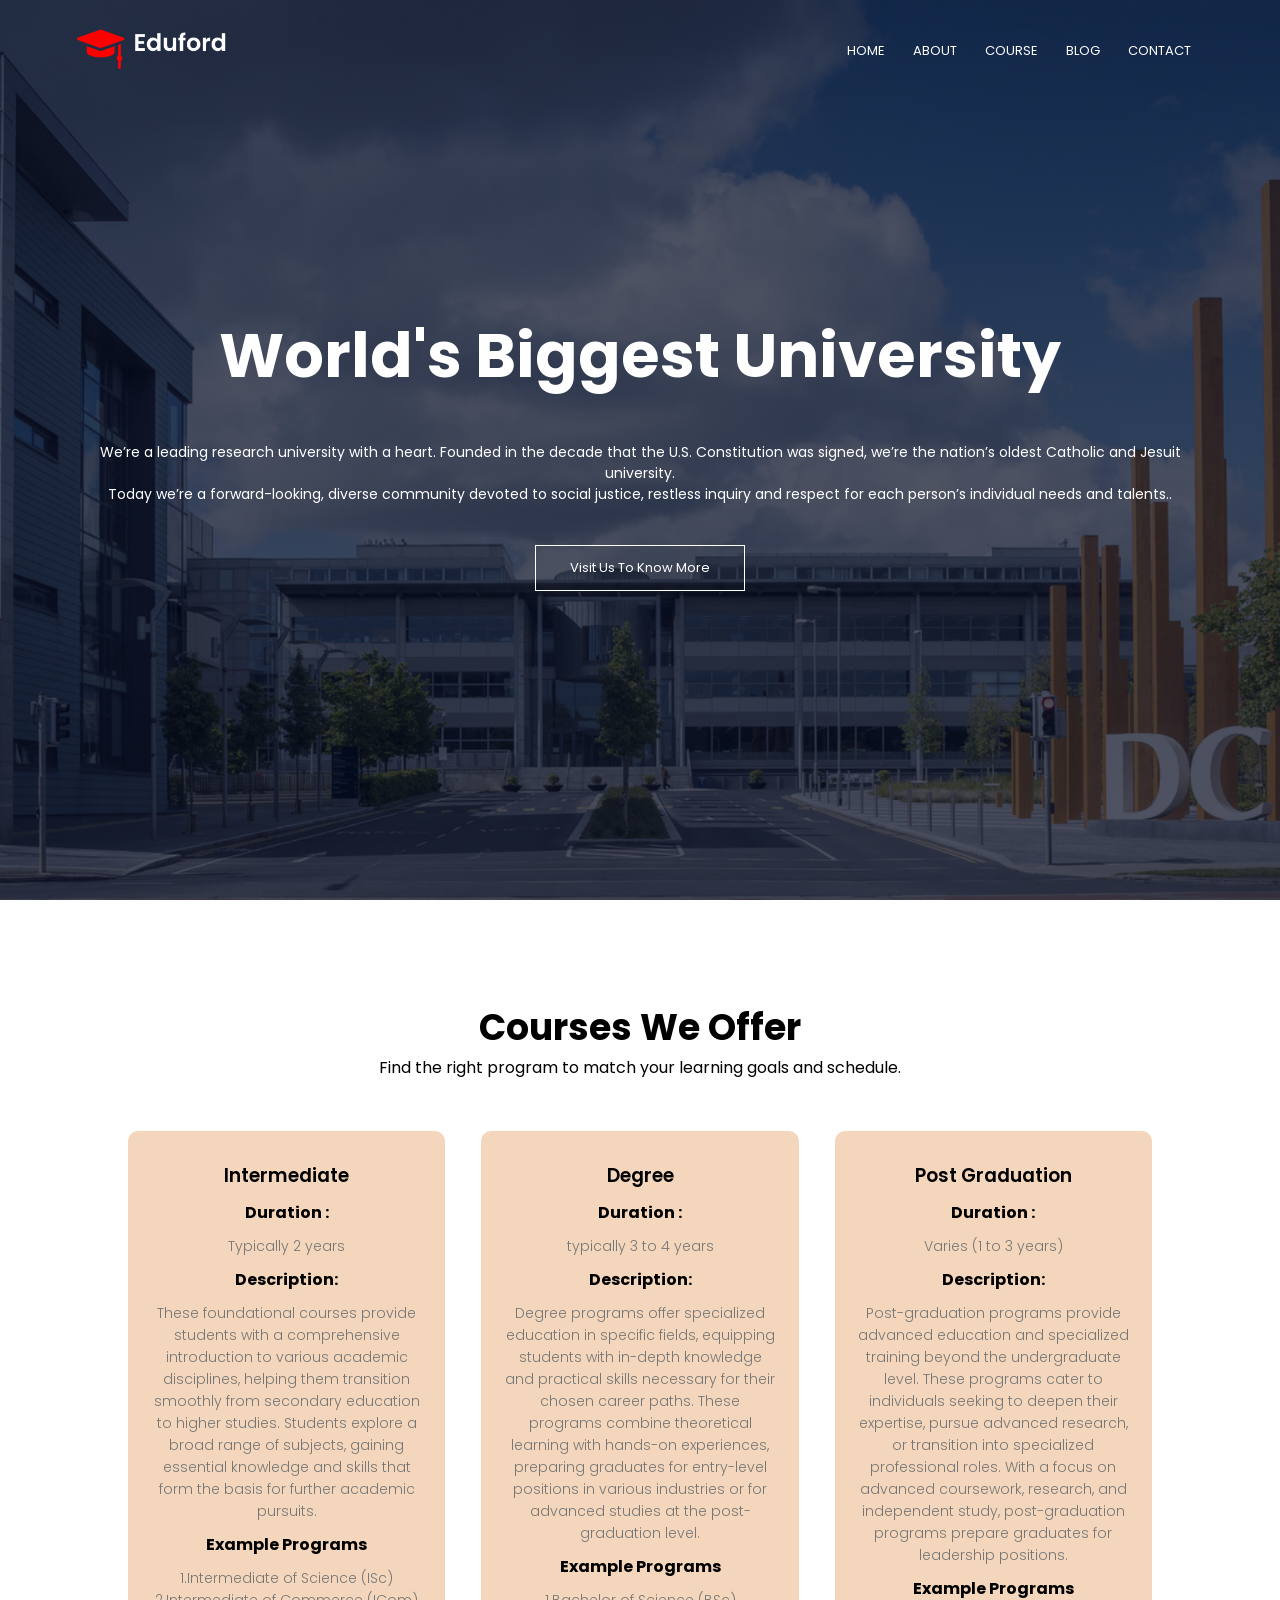
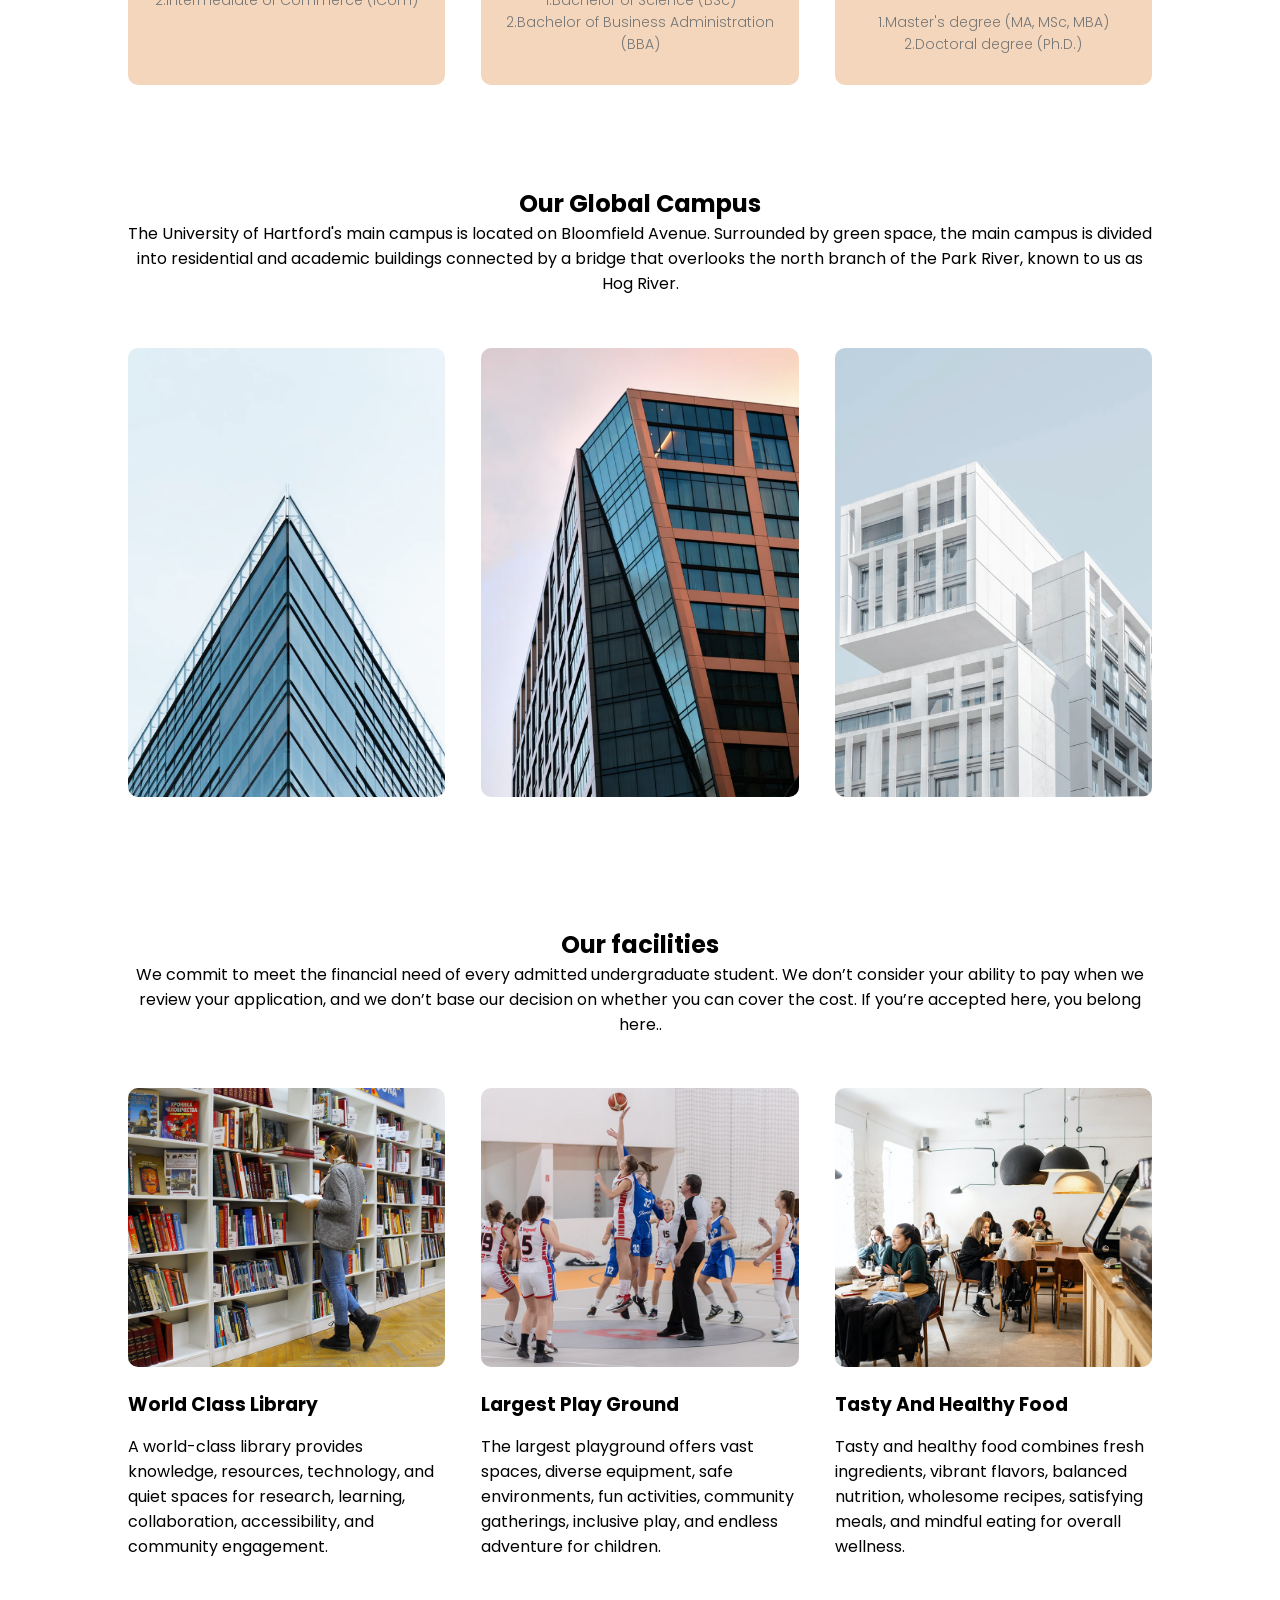
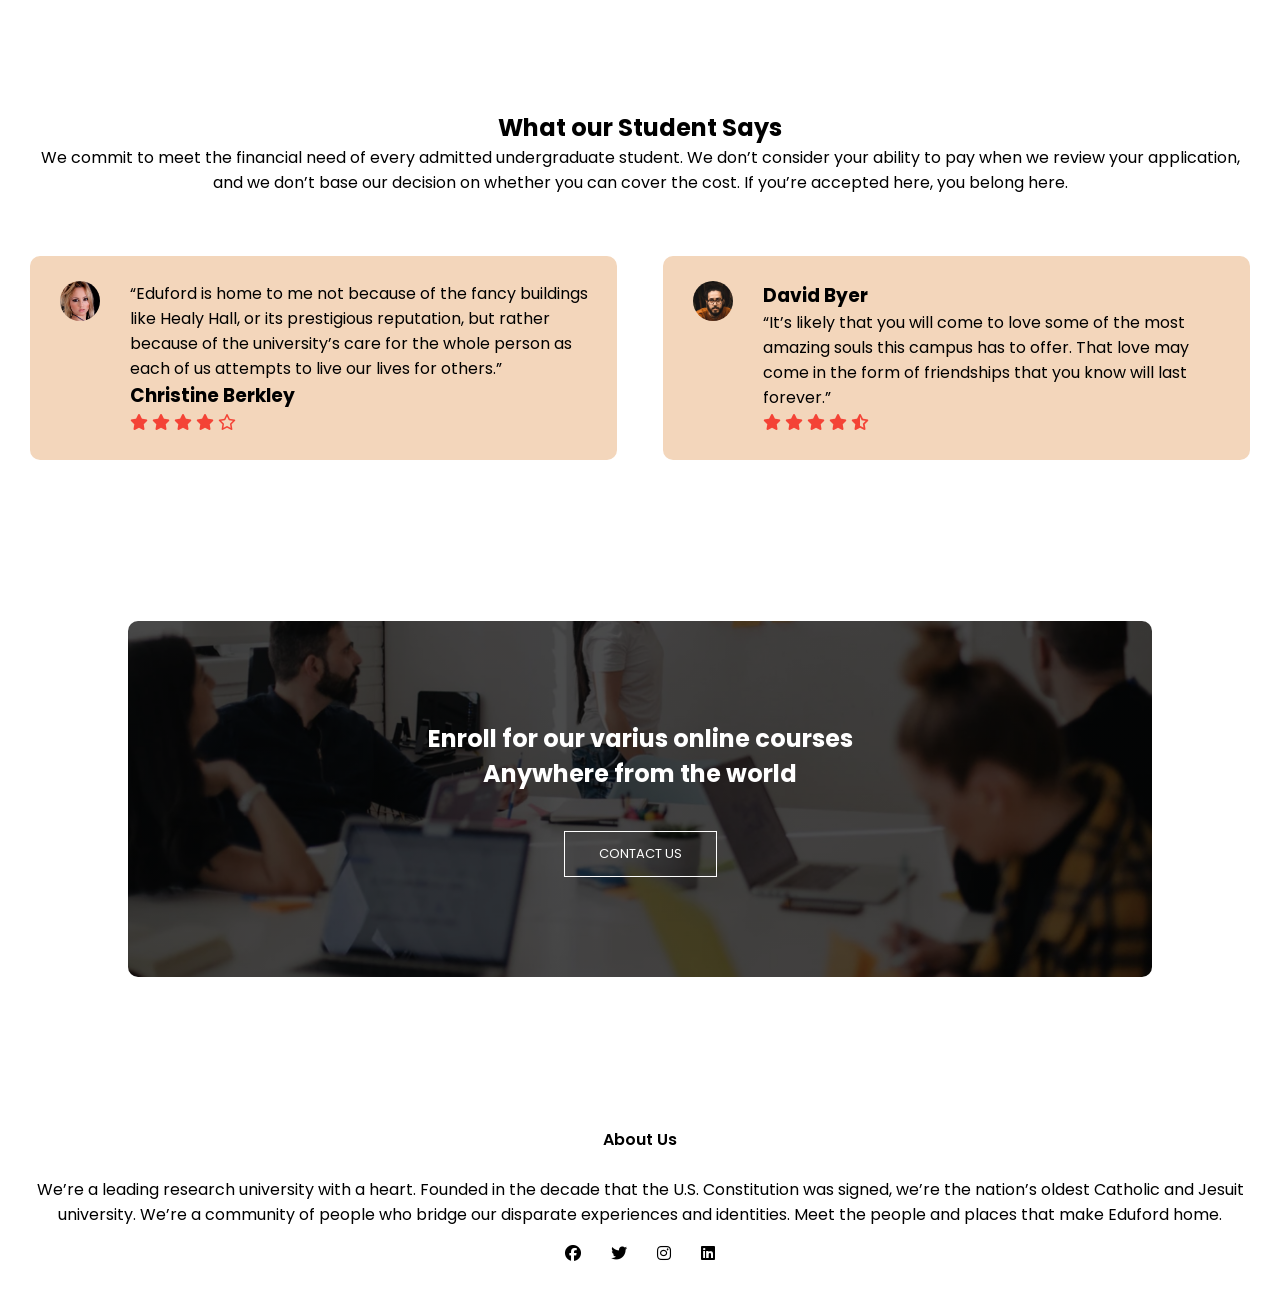
==== commit 8cd0a606: "updated course content" ====
--- a/index.html
+++ b/index.html
@@ -125,7 +125,7 @@
 
     <!------ Testimonials -------->
 
-    <sectin class="testimonials">
+    <section class="testimonials">
 
         <h1>What our Student Says</h1>
         <P>We commit to meet the financial need of every admitted undergraduate student. We don’t consider your ability to pay when we review your application, and we don’t base our decision on whether you can cover the cost. If you’re accepted here, you belong here.</P>
@@ -155,7 +155,7 @@
                 </div>
             </div>
         </div>
-    </sectin>
+    </section>
 
     <!------- call to action ------>
 
--- a/style.css
+++ b/style.css
@@ -126,7 +126,7 @@
 .course h1{
     font-size: 36px;
 }
-.course p{
+.course .row p{
     color: #777;
     font-size: 14px;
     font-weight: 300;
@@ -237,8 +237,10 @@
 /*----- testimonials ----- */
 
 .testimonials{
-    width: 80%;
-    margin: auto;
+    width: fit-content;
+    /* margin: 20px; */
+    padding-left: 30px;
+    padding-right: 30px;
     padding-top: 100px;
     text-align: center;
 }
